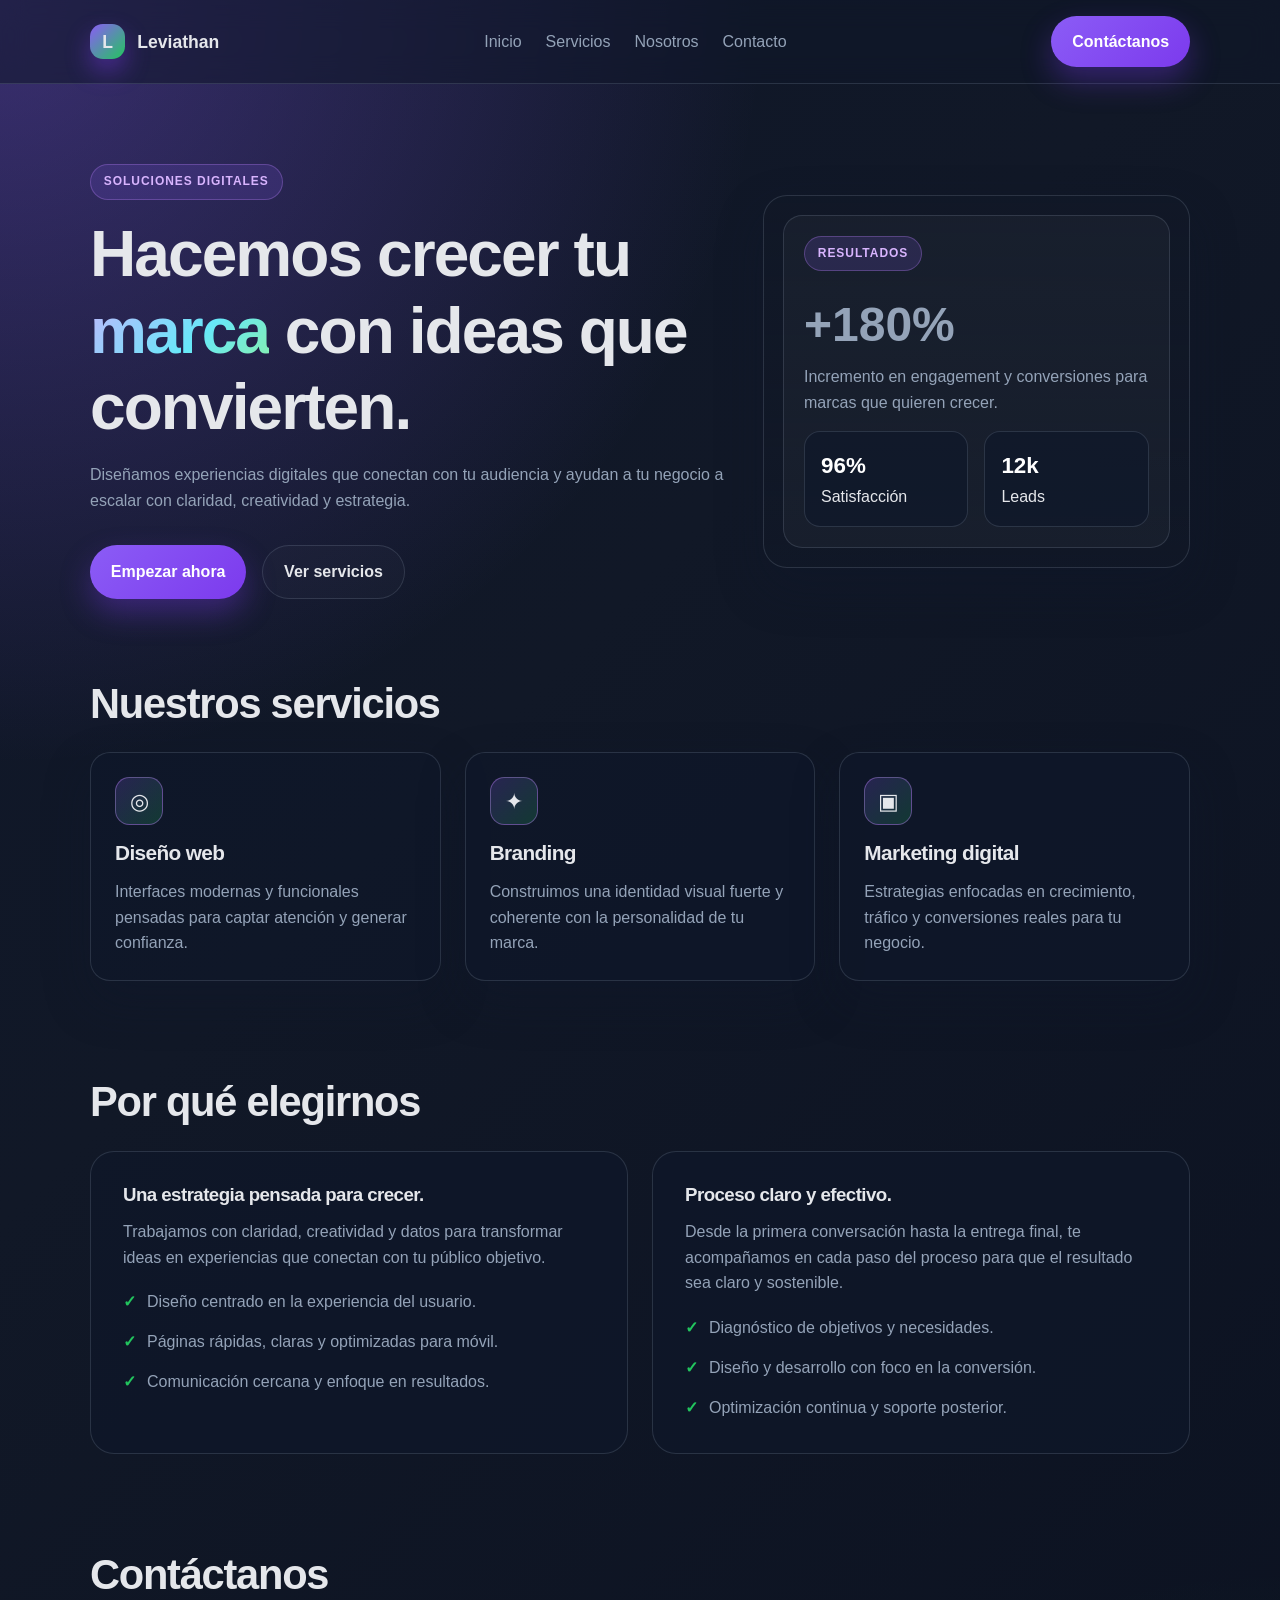
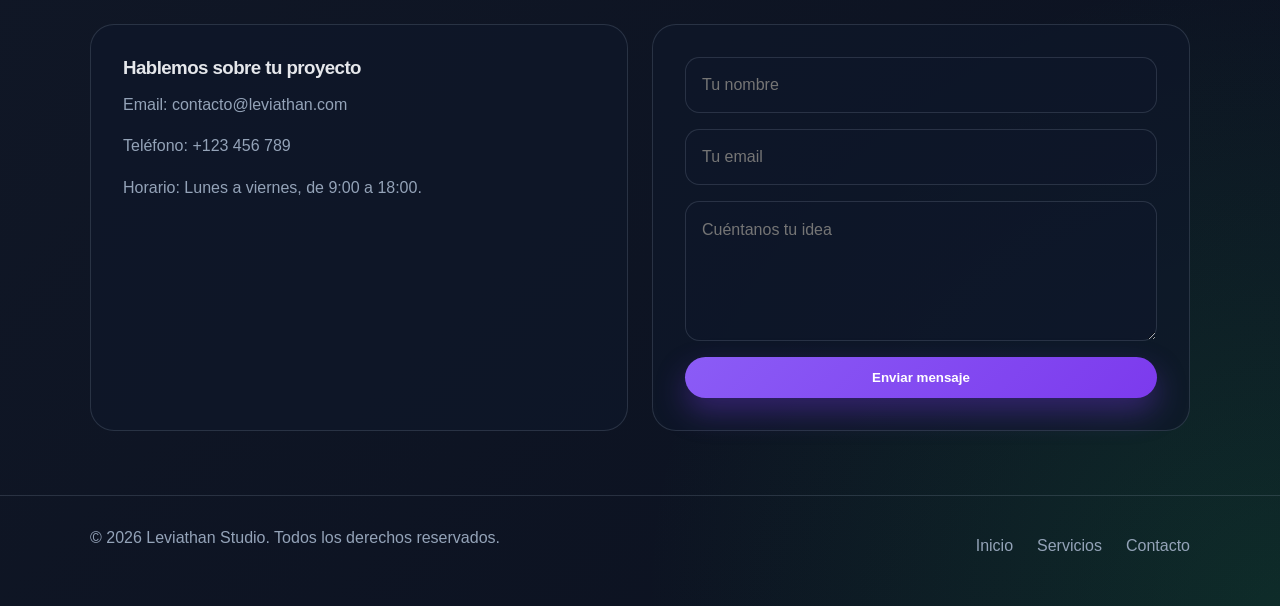
==== index.html @ 0e64a4a6 "se ha actualizado el index con los styles a una pagina web base" ====
<!DOCTYPE html>
<html lang="es">
  <head>
    <meta charset="UTF-8" />
    <meta name="viewport" content="width=device-width, initial-scale=1.0" />
    <title>Mi Página Web</title>
    <link rel="stylesheet" href="style.css" />
  </head>
  <body>
    <header>
      <div class="container navbar">
        <div class="brand">
          <div class="brand-mark">L</div>
          <span>Leviathan</span>
        </div>

        <nav class="nav-links" aria-label="Navegación principal">
          <a href="#inicio">Inicio</a>
          <a href="#servicios">Servicios</a>
          <a href="#nosotros">Nosotros</a>
          <a href="#contacto">Contacto</a>
        </nav>

        <a href="#contacto" class="btn btn-primary">Contáctanos</a>
      </div>
    </header>

    <main>
      <section id="inicio" class="hero">
        <div class="container hero-grid">
          <div class="hero-copy">
            <span class="eyebrow">Soluciones digitales</span>
            <h1>Hacemos crecer tu <span>marca</span> con ideas que convierten.</h1>
            <p>
              Diseñamos experiencias digitales que conectan con tu audiencia y ayudan a tu negocio a
              escalar con claridad, creatividad y estrategia.
            </p>

            <div class="hero-actions">
              <a href="#contacto" class="btn btn-primary">Empezar ahora</a>
              <a href="#servicios" class="btn btn-secondary">Ver servicios</a>
            </div>
          </div>

          <div class="hero-card">
            <div class="stat-panel">
              <p class="eyebrow">Resultados</p>
              <p class="stat-number">+180%</p>
              <p>Incremento en engagement y conversiones para marcas que quieren crecer.</p>

              <div class="metric-row">
                <div class="metric-box">
                  <strong>96%</strong>
                  <span>Satisfacción</span>
                </div>

                <div class="metric-box">
                  <strong>12k</strong>
                  <span>Leads</span>
                </div>
              </div>
            </div>
          </div>
        </div>
      </section>

      <section id="servicios">
        <div class="container">
          <h2 class="section-title">Nuestros servicios</h2>

          <div class="cards">
            <article class="card">
              <div class="card-icon">◎</div>
              <h3>Diseño web</h3>
              <p>Interfaces modernas y funcionales pensadas para captar atención y generar confianza.</p>
            </article>

            <article class="card">
              <div class="card-icon">✦</div>
              <h3>Branding</h3>
              <p>Construimos una identidad visual fuerte y coherente con la personalidad de tu marca.</p>
            </article>

            <article class="card">
              <div class="card-icon">▣</div>
              <h3>Marketing digital</h3>
              <p>Estrategias enfocadas en crecimiento, tráfico y conversiones reales para tu negocio.</p>
            </article>
          </div>
        </div>
      </section>

      <section id="nosotros">
        <div class="container">
          <h2 class="section-title">Por qué elegirnos</h2>

          <div class="featured">
            <div class="feature-panel">
              <h3>Una estrategia pensada para crecer.</h3>
              <p>
                Trabajamos con claridad, creatividad y datos para transformar ideas en experiencias que
                conectan con tu público objetivo.
              </p>

              <ul>
                <li>Diseño centrado en la experiencia del usuario.</li>
                <li>Páginas rápidas, claras y optimizadas para móvil.</li>
                <li>Comunicación cercana y enfoque en resultados.</li>
              </ul>
            </div>

            <div class="feature-panel">
              <h3>Proceso claro y efectivo.</h3>
              <p>
                Desde la primera conversación hasta la entrega final, te acompañamos en cada paso del
                proceso para que el resultado sea claro y sostenible.
              </p>

              <ul>
                <li>Diagnóstico de objetivos y necesidades.</li>
                <li>Diseño y desarrollo con foco en la conversión.</li>
                <li>Optimización continua y soporte posterior.</li>
              </ul>
            </div>
          </div>
        </div>
      </section>

      <section id="contacto">
        <div class="container">
          <h2 class="section-title">Contáctanos</h2>

          <div class="featured">
            <div class="feature-panel">
              <h3>Hablemos sobre tu proyecto</h3>
              <p>Email: contacto@leviathan.com</p>
              <p>Teléfono: +123 456 789</p>
              <p>Horario: Lunes a viernes, de 9:00 a 18:00.</p>
            </div>

            <div class="feature-panel">
              <form>
                <input type="text" placeholder="Tu nombre" aria-label="Tu nombre" />
                <input type="email" placeholder="Tu email" aria-label="Tu email" />
                <textarea placeholder="Cuéntanos tu idea" aria-label="Cuéntanos tu idea"></textarea>
                <button type="submit" class="btn btn-primary">Enviar mensaje</button>
              </form>
            </div>
          </div>
        </div>
      </section>
    </main>

    <footer>
      <div class="container footer-wrap">
        <p>© 2026 Leviathan Studio. Todos los derechos reservados.</p>

        <div class="nav-links">
          <a href="#inicio">Inicio</a>
          <a href="#servicios">Servicios</a>
          <a href="#contacto">Contacto</a>
        </div>
      </div>
    </footer>
  </body>
</html>
---- style.css ----
:root {
  --bg: #0f172a;
  --bg-soft: #111827;
  --panel: rgba(15, 23, 42, 0.75);
  --panel-strong: #1f2937;
  --card: #ffffff;
  --text: #e5e7eb;
  --muted: #94a3b8;
  --primary: #8b5cf6;
  --primary-strong: #7c3aed;
  --secondary: #22c55e;
  --accent: #f59e0b;
  --border: rgba(148, 163, 184, 0.2);
  --shadow: 0 20px 45px rgba(15, 23, 42, 0.35);
}

* {
  box-sizing: border-box;
}

html {
  scroll-behavior: smooth;
}

body {
  margin: 0;
  min-height: 100vh;
  font-family: "Segoe UI", Tahoma, Geneva, Verdana, sans-serif;
  color: var(--text);
  background:
    radial-gradient(circle at top left, rgba(139, 92, 246, 0.35), transparent 30%),
    radial-gradient(circle at bottom right, rgba(34, 197, 94, 0.15), transparent 25%),
    linear-gradient(135deg, var(--bg) 0%, #111827 35%, #0b1120 100%);
  line-height: 1.6;
}

img {
  max-width: 100%;
  display: block;
}

a {
  color: inherit;
  text-decoration: none;
}

h1, h2, h3, h4, h5, h6 {
  margin: 0 0 0.8rem;
  line-height: 1.2;
  letter-spacing: -0.03em;
}

p {
  margin: 0 0 1rem;
  color: var(--muted);
}

.container {
  width: min(1100px, calc(100% - 2rem));
  margin: 0 auto;
}

header {
  position: sticky;
  top: 0;
  z-index: 20;
  backdrop-filter: blur(14px);
  background: rgba(15, 23, 42, 0.54);
  border-bottom: 1px solid var(--border);
}

.navbar {
  display: flex;
  align-items: center;
  justify-content: space-between;
  gap: 1rem;
  padding: 1rem 0;
}

.brand {
  display: flex;
  align-items: center;
  gap: 0.75rem;
  font-weight: 700;
  font-size: 1.1rem;
}

.brand-mark {
  width: 2.2rem;
  height: 2.2rem;
  border-radius: 0.8rem;
  display: grid;
  place-items: center;
  background: linear-gradient(135deg, var(--primary), var(--secondary));
  box-shadow: 0 12px 25px rgba(124, 58, 237, 0.45);
}

.nav-links {
  display: flex;
  gap: 1.5rem;
  align-items: center;
  color: var(--muted);
}

.nav-links a {
  transition: color 0.2s ease;
}

.nav-links a:hover {
  color: var(--text);
}

.btn {
  display: inline-flex;
  align-items: center;
  justify-content: center;
  gap: 0.5rem;
  padding: 0.8rem 1.3rem;
  border: none;
  border-radius: 999px;
  font-weight: 600;
  cursor: pointer;
  transition: transform 0.2s ease, box-shadow 0.2s ease;
}

.btn:hover {
  transform: translateY(-2px);
}

.btn-primary {
  color: white;
  background: linear-gradient(135deg, var(--primary), var(--primary-strong));
  box-shadow: 0 14px 30px rgba(124, 58, 237, 0.35);
}

.btn-secondary {
  color: var(--text);
  border: 1px solid var(--border);
  background: rgba(255, 255, 255, 0.02);
}

.hero {
  padding: 5rem 0 3rem;
}

.hero-grid {
  display: grid;
  grid-template-columns: 1.2fr 0.8fr;
  align-items: center;
  gap: 2rem;
}

.eyebrow {
  display: inline-block;
  margin-bottom: 1rem;
  padding: 0.45rem 0.8rem;
  border-radius: 999px;
  font-size: 0.75rem;
  font-weight: 700;
  letter-spacing: 0.08em;
  text-transform: uppercase;
  color: #d8b4fe;
  background: rgba(139, 92, 246, 0.16);
  border: 1px solid rgba(192, 132, 252, 0.3);
}

.hero h1 {
  font-size: clamp(2.5rem, 5vw, 4.5rem);
  margin-bottom: 1rem;
}

.hero h1 span {
  background: linear-gradient(135deg, #c4b5fd, #67e8f9 60%, #86efac);
  -webkit-background-clip: text;
  background-clip: text;
  color: transparent;
}

.hero-actions {
  display: flex;
  flex-wrap: wrap;
  gap: 1rem;
  margin-top: 2rem;
}

.hero-card {
  position: relative;
  padding: 1.2rem;
  border-radius: 1.5rem;
  background: linear-gradient(180deg, rgba(17, 24, 39, 0.95), rgba(17, 24, 39, 0.65));
  border: 1px solid var(--border);
  box-shadow: var(--shadow);
}

.stat-panel {
  padding: 1.25rem;
  border-radius: 1.2rem;
  background: rgba(255, 255, 255, 0.03);
  border: 1px solid rgba(148, 163, 184, 0.2);
}

.stat-number {
  font-size: clamp(2rem, 4vw, 3rem);
  font-weight: 800;
  margin: 0;
}

.metric-row {
  display: flex;
  justify-content: space-between;
  gap: 1rem;
  margin-top: 1rem;
}

.metric-box {
  flex: 1;
  padding: 1rem;
  border-radius: 1rem;
  background: rgba(15, 23, 42, 0.7);
  border: 1px solid var(--border);
}

.metric-box strong {
  display: block;
  font-size: 1.4rem;
  color: white;
}

section {
  padding: 2rem 0 4rem;
}

.section-title {
  margin-bottom: 1.5rem;
  font-size: clamp(1.8rem, 4vw, 2.6rem);
}

.cards {
  display: grid;
  grid-template-columns: repeat(3, minmax(0, 1fr));
  gap: 1.5rem;
}

.card {
  padding: 1.5rem;
  border-radius: 1.25rem;
  background: rgba(15, 23, 42, 0.7);
  border: 1px solid var(--border);
  box-shadow: var(--shadow);
}

.card-icon {
  width: 3rem;
  height: 3rem;
  display: grid;
  place-items: center;
  border-radius: 0.9rem;
  margin-bottom: 1rem;
  background: linear-gradient(135deg, rgba(139, 92, 246, 0.2), rgba(34, 197, 94, 0.2));
  border: 1px solid rgba(192, 132, 252, 0.4);
  font-size: 1.4rem;
}

.card h3 {
  font-size: 1.3rem;
}

.card p {
  margin-bottom: 0;
}

.featured {
  display: grid;
  grid-template-columns: 1fr 1fr;
  gap: 1.5rem;
  align-items: stretch;
}

.feature-panel {
  padding: 2rem;
  border-radius: 1.5rem;
  border: 1px solid var(--border);
  background: rgba(15, 23, 42, 0.7);
}

.feature-panel ul {
  list-style: none;
  padding: 0;
  margin: 1.2rem 0 0;
  display: grid;
  gap: 0.9rem;
}

.feature-panel li {
  position: relative;
  padding-left: 1.5rem;
  color: var(--muted);
}

.feature-panel li::before {
  content: "✓";
  position: absolute;
  left: 0;
  top: 0;
  color: var(--secondary);
  font-weight: 700;
}

form {
  display: grid;
  gap: 1rem;
}

input, textarea {
  width: 100%;
  padding: 0.9rem 1rem;
  border: 1px solid var(--border);
  border-radius: 0.9rem;
  background: rgba(15, 23, 42, 0.5);
  color: var(--text);
  font: inherit;
  outline: none;
}

input:focus, textarea:focus {
  border-color: rgba(139, 92, 246, 0.7);
  box-shadow: 0 0 0 4px rgba(139, 92, 246, 0.12);
}

textarea {
  min-height: 140px;
  resize: vertical;
}

footer {
  padding: 1.8rem 0 2.5rem;
  color: var(--muted);
  border-top: 1px solid var(--border);
}

.footer-wrap {
  display: flex;
  justify-content: space-between;
  align-items: center;
  gap: 1rem;
  flex-wrap: wrap;
}

@media (max-width: 820px) {
  .hero-grid,
  .cards,
  .featured {
    grid-template-columns: 1fr;
  }

  .nav-links {
    display: none;
  }

  .navbar {
    justify-content: center;
  }

  .hero {
    padding-top: 3.5rem;
  }
}
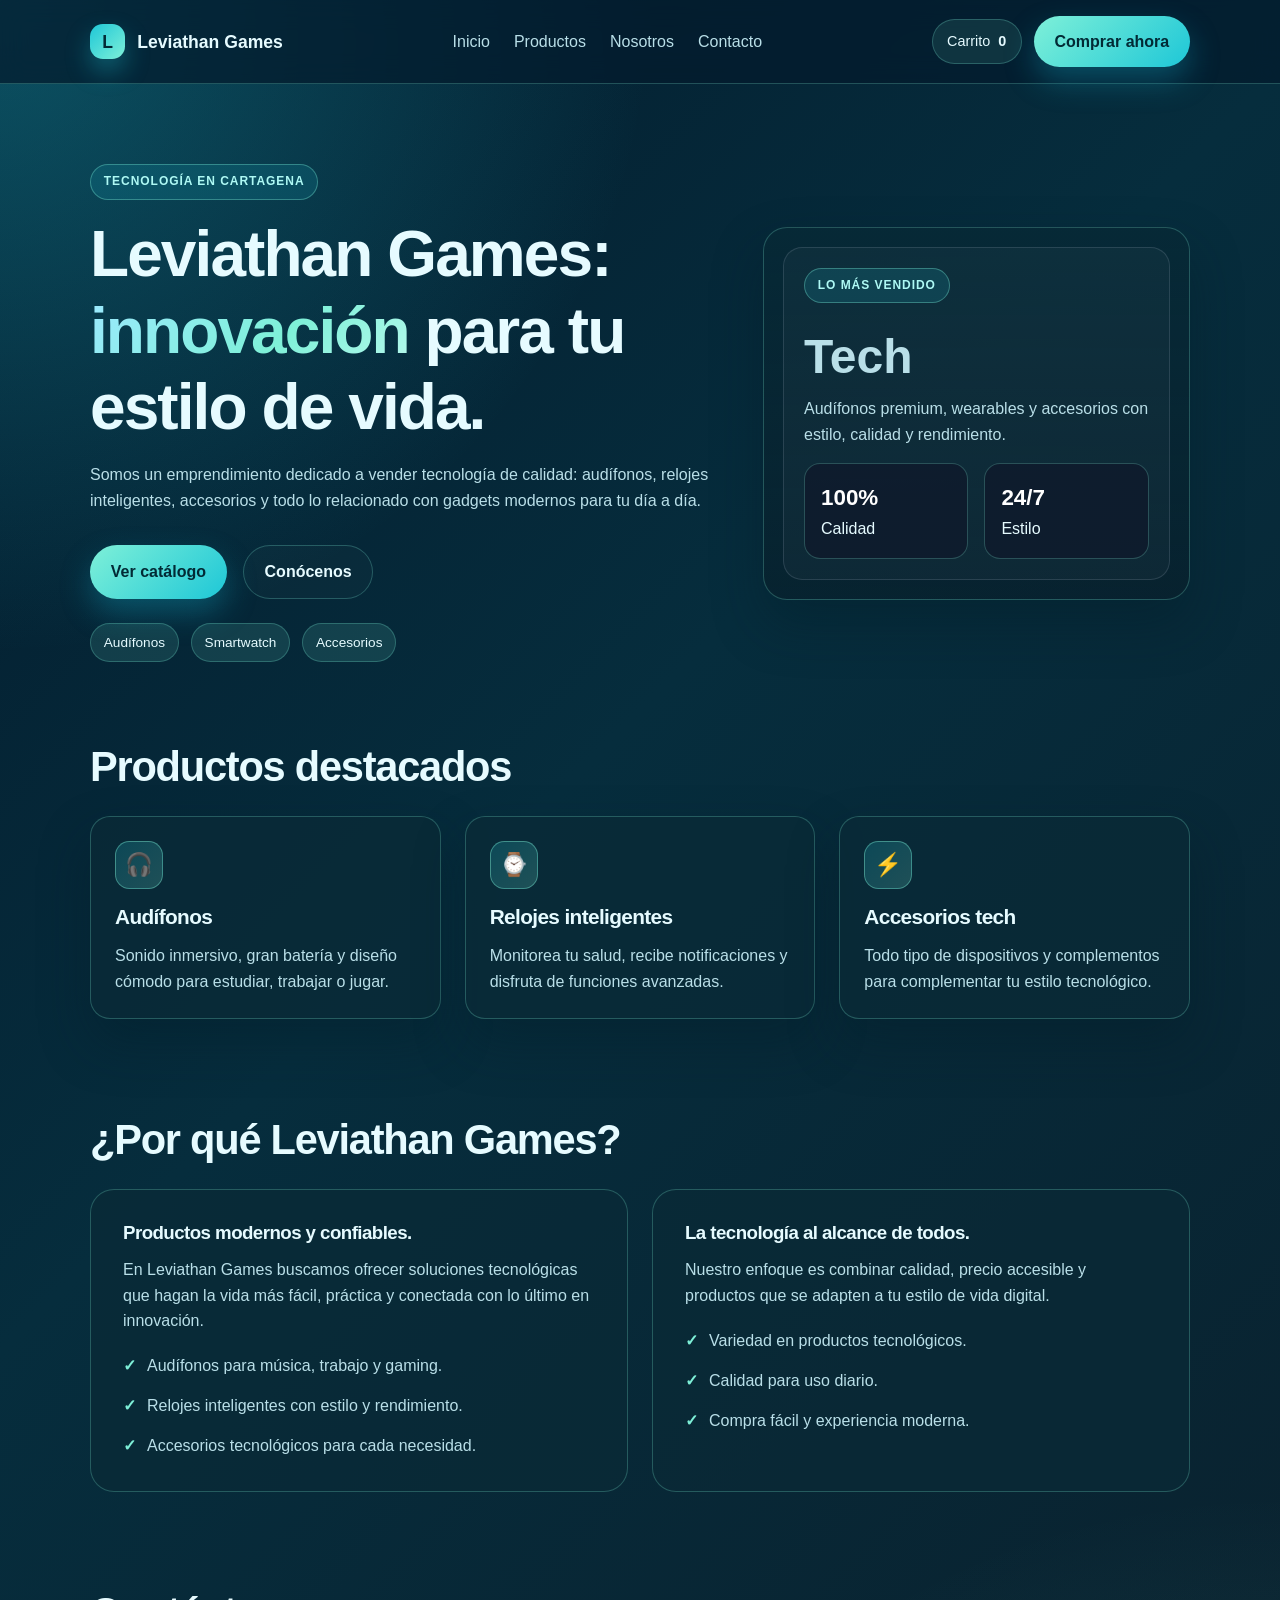
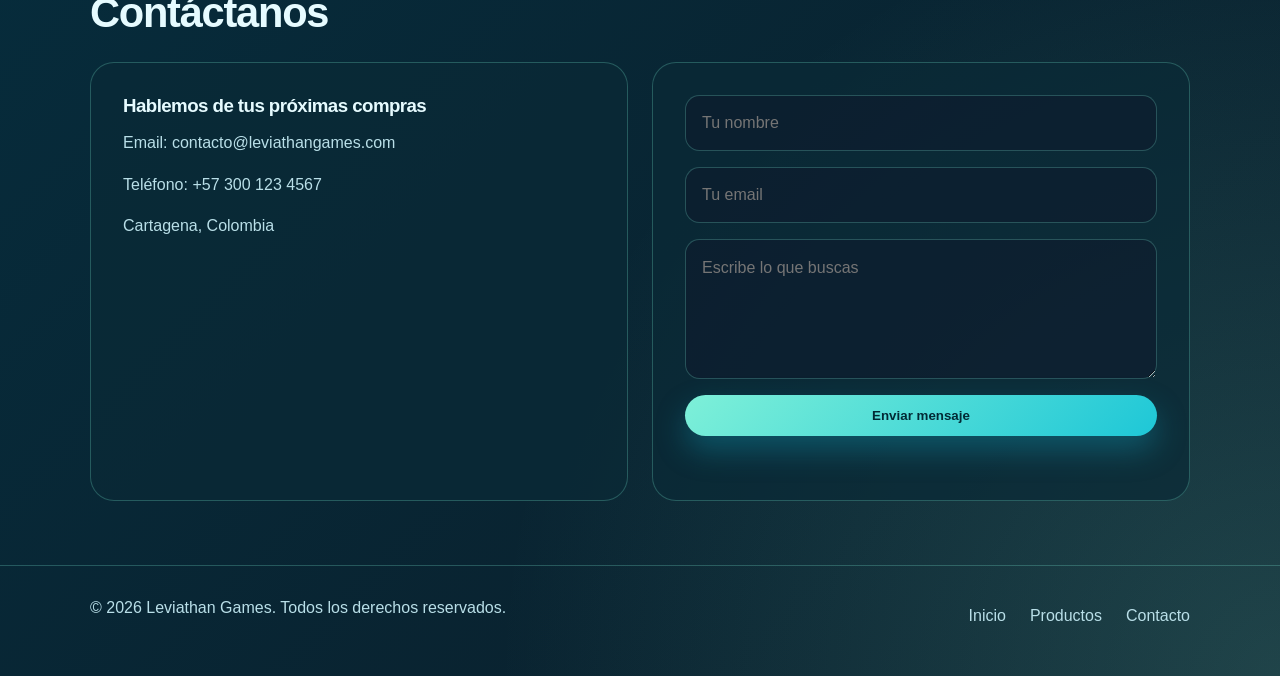
==== commit 9f51ebe8: "todo se puso bonito, ademas añadimos pagina de productos y conectamos el formulario con el correo de" ====
--- a/index.html
+++ b/index.html
@@ -3,7 +3,11 @@
   <head>
     <meta charset="UTF-8" />
     <meta name="viewport" content="width=device-width, initial-scale=1.0" />
-    <title>Mi Página Web</title>
+    <title>Leviathan Games | Tecnología en Cartagena</title>
+    <meta
+      name="description"
+      content="Leviathan Games es un emprendimiento tecnológico en Cartagena que vende audífonos, relojes inteligentes y accesorios de última generación."
+    />
     <link rel="stylesheet" href="style.css" />
   </head>
   <body>
@@ -11,17 +15,20 @@
       <div class="container navbar">
         <div class="brand">
           <div class="brand-mark">L</div>
-          <span>Leviathan</span>
+          <span>Leviathan Games</span>
         </div>
 
         <nav class="nav-links" aria-label="Navegación principal">
           <a href="#inicio">Inicio</a>
-          <a href="#servicios">Servicios</a>
+          <a href="productos.html">Productos</a>
           <a href="#nosotros">Nosotros</a>
           <a href="#contacto">Contacto</a>
         </nav>
 
-        <a href="#contacto" class="btn btn-primary">Contáctanos</a>
+        <div class="nav-actions">
+          <span class="cart-pill">Carrito <strong id="cart-count">0</strong></span>
+          <a href="productos.html" class="btn btn-primary">Comprar ahora</a>
+        </div>
       </div>
     </header>
 
@@ -29,34 +36,40 @@
       <section id="inicio" class="hero">
         <div class="container hero-grid">
           <div class="hero-copy">
-            <span class="eyebrow">Soluciones digitales</span>
-            <h1>Hacemos crecer tu <span>marca</span> con ideas que convierten.</h1>
+            <span class="eyebrow">Tecnología en Cartagena</span>
+            <h1>Leviathan Games: <span>innovación</span> para tu estilo de vida.</h1>
             <p>
-              Diseñamos experiencias digitales que conectan con tu audiencia y ayudan a tu negocio a
-              escalar con claridad, creatividad y estrategia.
+              Somos un emprendimiento dedicado a vender tecnología de calidad: audífonos, relojes
+              inteligentes, accesorios y todo lo relacionado con gadgets modernos para tu día a día.
             </p>
 
             <div class="hero-actions">
-              <a href="#contacto" class="btn btn-primary">Empezar ahora</a>
-              <a href="#servicios" class="btn btn-secondary">Ver servicios</a>
+              <a href="productos.html" class="btn btn-primary">Ver catálogo</a>
+              <a href="#nosotros" class="btn btn-secondary">Conócenos</a>
+            </div>
+
+            <div class="featured-badges">
+              <span>Audífonos</span>
+              <span>Smartwatch</span>
+              <span>Accesorios</span>
             </div>
           </div>
 
           <div class="hero-card">
             <div class="stat-panel">
-              <p class="eyebrow">Resultados</p>
-              <p class="stat-number">+180%</p>
-              <p>Incremento en engagement y conversiones para marcas que quieren crecer.</p>
+              <p class="eyebrow">Lo más vendido</p>
+              <p class="stat-number">Tech</p>
+              <p>Audífonos premium, wearables y accesorios con estilo, calidad y rendimiento.</p>
 
               <div class="metric-row">
                 <div class="metric-box">
-                  <strong>96%</strong>
-                  <span>Satisfacción</span>
+                  <strong>100%</strong>
+                  <span>Calidad</span>
                 </div>
 
                 <div class="metric-box">
-                  <strong>12k</strong>
-                  <span>Leads</span>
+                  <strong>24/7</strong>
+                  <span>Estilo</span>
                 </div>
               </div>
             </div>
@@ -64,27 +77,27 @@
         </div>
       </section>
 
-      <section id="servicios">
+      <section id="productos">
         <div class="container">
-          <h2 class="section-title">Nuestros servicios</h2>
+          <h2 class="section-title">Productos destacados</h2>
 
           <div class="cards">
             <article class="card">
-              <div class="card-icon">◎</div>
-              <h3>Diseño web</h3>
-              <p>Interfaces modernas y funcionales pensadas para captar atención y generar confianza.</p>
+              <div class="card-icon">🎧</div>
+              <h3>Audífonos</h3>
+              <p>Sonido inmersivo, gran batería y diseño cómodo para estudiar, trabajar o jugar.</p>
             </article>
 
             <article class="card">
-              <div class="card-icon">✦</div>
-              <h3>Branding</h3>
-              <p>Construimos una identidad visual fuerte y coherente con la personalidad de tu marca.</p>
+              <div class="card-icon">⌚</div>
+              <h3>Relojes inteligentes</h3>
+              <p>Monitorea tu salud, recibe notificaciones y disfruta de funciones avanzadas.</p>
             </article>
 
             <article class="card">
-              <div class="card-icon">▣</div>
-              <h3>Marketing digital</h3>
-              <p>Estrategias enfocadas en crecimiento, tráfico y conversiones reales para tu negocio.</p>
+              <div class="card-icon">⚡</div>
+              <h3>Accesorios tech</h3>
+              <p>Todo tipo de dispositivos y complementos para complementar tu estilo tecnológico.</p>
             </article>
           </div>
         </div>
@@ -92,34 +105,34 @@
 
       <section id="nosotros">
         <div class="container">
-          <h2 class="section-title">Por qué elegirnos</h2>
+          <h2 class="section-title">¿Por qué Leviathan Games?</h2>
 
           <div class="featured">
             <div class="feature-panel">
-              <h3>Una estrategia pensada para crecer.</h3>
+              <h3>Productos modernos y confiables.</h3>
               <p>
-                Trabajamos con claridad, creatividad y datos para transformar ideas en experiencias que
-                conectan con tu público objetivo.
+                En Leviathan Games buscamos ofrecer soluciones tecnológicas que hagan la vida más fácil,
+                práctica y conectada con lo último en innovación.
               </p>
 
               <ul>
-                <li>Diseño centrado en la experiencia del usuario.</li>
-                <li>Páginas rápidas, claras y optimizadas para móvil.</li>
-                <li>Comunicación cercana y enfoque en resultados.</li>
+                <li>Audífonos para música, trabajo y gaming.</li>
+                <li>Relojes inteligentes con estilo y rendimiento.</li>
+                <li>Accesorios tecnológicos para cada necesidad.</li>
               </ul>
             </div>
 
             <div class="feature-panel">
-              <h3>Proceso claro y efectivo.</h3>
+              <h3>La tecnología al alcance de todos.</h3>
               <p>
-                Desde la primera conversación hasta la entrega final, te acompañamos en cada paso del
-                proceso para que el resultado sea claro y sostenible.
+                Nuestro enfoque es combinar calidad, precio accesible y productos que se adapten a tu
+                estilo de vida digital.
               </p>
 
               <ul>
-                <li>Diagnóstico de objetivos y necesidades.</li>
-                <li>Diseño y desarrollo con foco en la conversión.</li>
-                <li>Optimización continua y soporte posterior.</li>
+                <li>Variedad en productos tecnológicos.</li>
+                <li>Calidad para uso diario.</li>
+                <li>Compra fácil y experiencia moderna.</li>
               </ul>
             </div>
           </div>
@@ -132,18 +145,30 @@
 
           <div class="featured">
             <div class="feature-panel">
-              <h3>Hablemos sobre tu proyecto</h3>
-              <p>Email: contacto@leviathan.com</p>
-              <p>Teléfono: +123 456 789</p>
-              <p>Horario: Lunes a viernes, de 9:00 a 18:00.</p>
+              <h3>Hablemos de tus próximas compras</h3>
+              <p>Email: contacto@leviathangames.com</p>
+              <p>Teléfono: +57 300 123 4567</p>
+              <p>Cartagena, Colombia</p>
             </div>
 
             <div class="feature-panel">
-              <form>
-                <input type="text" placeholder="Tu nombre" aria-label="Tu nombre" />
-                <input type="email" placeholder="Tu email" aria-label="Tu email" />
-                <textarea placeholder="Cuéntanos tu idea" aria-label="Cuéntanos tu idea"></textarea>
+              <form
+                action="https://formsubmit.co/leviathangames.ctg@gmail.com"
+                method="POST"
+                id="contact-form"
+              >
+                <input type="text" name="name" placeholder="Tu nombre" aria-label="Tu nombre" required />
+                <input type="email" name="email" placeholder="Tu email" aria-label="Tu email" required />
+                <textarea
+                  name="message"
+                  placeholder="Escribe lo que buscas"
+                  aria-label="Escribe lo que buscas"
+                  required
+                ></textarea>
+                <input type="hidden" name="_subject" value="Nuevo mensaje de Leviathan Games" />
+                <input type="hidden" name="_captcha" value="false" />
                 <button type="submit" class="btn btn-primary">Enviar mensaje</button>
+                <p id="form-status" aria-live="polite"></p>
               </form>
             </div>
           </div>
@@ -153,14 +178,15 @@
 
     <footer>
       <div class="container footer-wrap">
-        <p>© 2026 Leviathan Studio. Todos los derechos reservados.</p>
+        <p>© <span id="year"></span> Leviathan Games. Todos los derechos reservados.</p>
 
         <div class="nav-links">
           <a href="#inicio">Inicio</a>
-          <a href="#servicios">Servicios</a>
+          <a href="productos.html">Productos</a>
           <a href="#contacto">Contacto</a>
         </div>
       </div>
     </footer>
+    <script src="script.js"></script>
   </body>
 </html>
--- a/style.css
+++ b/style.css
@@ -1,17 +1,18 @@
 :root {
-  --bg: #0f172a;
-  --bg-soft: #111827;
-  --panel: rgba(15, 23, 42, 0.75);
-  --panel-strong: #1f2937;
-  --card: #ffffff;
-  --text: #e5e7eb;
-  --muted: #94a3b8;
-  --primary: #8b5cf6;
-  --primary-strong: #7c3aed;
-  --secondary: #22c55e;
-  --accent: #f59e0b;
-  --border: rgba(148, 163, 184, 0.2);
-  --shadow: 0 20px 45px rgba(15, 23, 42, 0.35);
+  --bg: #031b2d;
+  --bg-soft: #05263d;
+  --bg-alt: #0a3b4a;
+  --panel: rgba(7, 32, 43, 0.78);
+  --panel-strong: #0d4c5d;
+  --card: #eafcff;
+  --text: #e6fbff;
+  --muted: #b9dfe8;
+  --primary: #1ec7d7;
+  --primary-strong: #10a6c2;
+  --secondary: #7ef0d8;
+  --accent: #f7b267;
+  --border: rgba(126, 240, 216, 0.25);
+  --shadow: 0 24px 50px rgba(2, 27, 39, 0.36);
 }
 
 * {
@@ -28,9 +29,9 @@
   font-family: "Segoe UI", Tahoma, Geneva, Verdana, sans-serif;
   color: var(--text);
   background:
-    radial-gradient(circle at top left, rgba(139, 92, 246, 0.35), transparent 30%),
-    radial-gradient(circle at bottom right, rgba(34, 197, 94, 0.15), transparent 25%),
-    linear-gradient(135deg, var(--bg) 0%, #111827 35%, #0b1120 100%);
+    radial-gradient(circle at top left, rgba(30, 199, 215, 0.32), transparent 25%),
+    radial-gradient(circle at bottom right, rgba(126, 240, 216, 0.18), transparent 30%),
+    linear-gradient(135deg, var(--bg) 0%, #062d3d 38%, #0b1e2a 100%);
   line-height: 1.6;
 }
 
@@ -44,7 +45,12 @@
   text-decoration: none;
 }
 
-h1, h2, h3, h4, h5, h6 {
+h1,
+h2,
+h3,
+h4,
+h5,
+h6 {
   margin: 0 0 0.8rem;
   line-height: 1.2;
   letter-spacing: -0.03em;
@@ -65,7 +71,7 @@
   top: 0;
   z-index: 20;
   backdrop-filter: blur(14px);
-  background: rgba(15, 23, 42, 0.54);
+  background: rgba(3, 27, 45, 0.72);
   border-bottom: 1px solid var(--border);
 }
 
@@ -92,7 +98,9 @@
   display: grid;
   place-items: center;
   background: linear-gradient(135deg, var(--primary), var(--secondary));
-  box-shadow: 0 12px 25px rgba(124, 58, 237, 0.45);
+  color: #022a35;
+  font-weight: 800;
+  box-shadow: 0 12px 25px rgba(30, 199, 215, 0.35);
 }
 
 .nav-links {
@@ -108,6 +116,24 @@
 
 .nav-links a:hover {
   color: var(--text);
+}
+
+.nav-actions {
+  display: flex;
+  align-items: center;
+  gap: 0.75rem;
+}
+
+.cart-pill {
+  display: inline-flex;
+  align-items: center;
+  gap: 0.5rem;
+  padding: 0.6rem 0.9rem;
+  border-radius: 999px;
+  background: rgba(126, 240, 216, 0.1);
+  border: 1px solid var(--border);
+  color: var(--text);
+  font-size: 0.9rem;
 }
 
 .btn {
@@ -120,7 +146,7 @@
   border-radius: 999px;
   font-weight: 600;
   cursor: pointer;
-  transition: transform 0.2s ease, box-shadow 0.2s ease;
+  transition: transform 0.2s ease, box-shadow 0.2s ease, opacity 0.2s ease;
 }
 
 .btn:hover {
@@ -128,9 +154,9 @@
 }
 
 .btn-primary {
-  color: white;
-  background: linear-gradient(135deg, var(--primary), var(--primary-strong));
-  box-shadow: 0 14px 30px rgba(124, 58, 237, 0.35);
+  color: #022a35;
+  background: linear-gradient(135deg, var(--secondary), var(--primary));
+  box-shadow: 0 14px 30px rgba(16, 166, 194, 0.35);
 }
 
 .btn-secondary {
@@ -159,9 +185,9 @@
   font-weight: 700;
   letter-spacing: 0.08em;
   text-transform: uppercase;
-  color: #d8b4fe;
-  background: rgba(139, 92, 246, 0.16);
-  border: 1px solid rgba(192, 132, 252, 0.3);
+  color: #aef9f4;
+  background: rgba(30, 199, 215, 0.14);
+  border: 1px solid rgba(126, 240, 216, 0.35);
 }
 
 .hero h1 {
@@ -170,7 +196,7 @@
 }
 
 .hero h1 span {
-  background: linear-gradient(135deg, #c4b5fd, #67e8f9 60%, #86efac);
+  background: linear-gradient(135deg, #9ce9ff, #7ef0d8 60%, #b5f9ec);
   -webkit-background-clip: text;
   background-clip: text;
   color: transparent;
@@ -181,13 +207,29 @@
   flex-wrap: wrap;
   gap: 1rem;
   margin-top: 2rem;
+}
+
+.featured-badges {
+  display: flex;
+  flex-wrap: wrap;
+  gap: 0.75rem;
+  margin-top: 1.5rem;
+}
+
+.featured-badges span {
+  padding: 0.5rem 0.8rem;
+  border-radius: 999px;
+  background: rgba(126, 240, 216, 0.12);
+  border: 1px solid var(--border);
+  color: var(--text);
+  font-size: 0.85rem;
 }
 
 .hero-card {
   position: relative;
   padding: 1.2rem;
   border-radius: 1.5rem;
-  background: linear-gradient(180deg, rgba(17, 24, 39, 0.95), rgba(17, 24, 39, 0.65));
+  background: linear-gradient(180deg, rgba(7, 41, 54, 0.88), rgba(8, 31, 43, 0.7));
   border: 1px solid var(--border);
   box-shadow: var(--shadow);
 }
@@ -244,7 +286,7 @@
 .card {
   padding: 1.5rem;
   border-radius: 1.25rem;
-  background: rgba(15, 23, 42, 0.7);
+  background: rgba(10, 42, 55, 0.72);
   border: 1px solid var(--border);
   box-shadow: var(--shadow);
 }
@@ -256,8 +298,8 @@
   place-items: center;
   border-radius: 0.9rem;
   margin-bottom: 1rem;
-  background: linear-gradient(135deg, rgba(139, 92, 246, 0.2), rgba(34, 197, 94, 0.2));
-  border: 1px solid rgba(192, 132, 252, 0.4);
+  background: linear-gradient(135deg, rgba(30, 199, 215, 0.2), rgba(126, 240, 216, 0.2));
+  border: 1px solid rgba(126, 240, 216, 0.4);
   font-size: 1.4rem;
 }
 
@@ -280,7 +322,7 @@
   padding: 2rem;
   border-radius: 1.5rem;
   border: 1px solid var(--border);
-  background: rgba(15, 23, 42, 0.7);
+  background: rgba(10, 42, 55, 0.72);
 }
 
 .feature-panel ul {
@@ -311,7 +353,8 @@
   gap: 1rem;
 }
 
-input, textarea {
+input,
+textarea {
   width: 100%;
   padding: 0.9rem 1rem;
   border: 1px solid var(--border);
@@ -322,14 +365,133 @@
   outline: none;
 }
 
-input:focus, textarea:focus {
-  border-color: rgba(139, 92, 246, 0.7);
-  box-shadow: 0 0 0 4px rgba(139, 92, 246, 0.12);
+input:focus,
+textarea:focus {
+  border-color: rgba(30, 199, 215, 0.8);
+  box-shadow: 0 0 0 4px rgba(30, 199, 215, 0.12);
 }
 
 textarea {
   min-height: 140px;
   resize: vertical;
+}
+
+.page-header {
+  padding: 4rem 0 2rem;
+}
+
+.page-title {
+  margin-bottom: 0.6rem;
+  font-size: clamp(2.2rem, 5vw, 3.5rem);
+}
+
+.page-intro {
+  max-width: 650px;
+  margin: 0 0 2rem;
+  color: var(--muted);
+}
+
+.filter-group {
+  display: flex;
+  flex-wrap: wrap;
+  gap: 0.75rem;
+  margin-bottom: 2rem;
+}
+
+.filter-btn {
+  border: 1px solid var(--border);
+  background: rgba(255, 255, 255, 0.02);
+  color: var(--text);
+  padding: 0.7rem 1rem;
+  border-radius: 999px;
+  cursor: pointer;
+  font: inherit;
+}
+
+.filter-btn.active {
+  background: linear-gradient(135deg, var(--secondary), var(--primary));
+  color: #022a35;
+  border-color: transparent;
+}
+
+.product-grid {
+  display: grid;
+  grid-template-columns: repeat(3, minmax(0, 1fr));
+  gap: 1.5rem;
+}
+
+.product-card {
+  display: flex;
+  flex-direction: column;
+  gap: 1rem;
+  padding: 1.25rem;
+  border-radius: 1.25rem;
+  background: rgba(9, 39, 51, 0.72);
+  border: 1px solid var(--border);
+  box-shadow: var(--shadow);
+  transition: transform 0.2s ease, border-color 0.2s ease;
+}
+
+.product-card:hover {
+  transform: translateY(-4px);
+  border-color: rgba(126, 240, 216, 0.45);
+}
+
+.product-visual {
+  min-height: 180px;
+  display: grid;
+  place-items: center;
+  border-radius: 1rem;
+  background: linear-gradient(135deg, rgba(30, 199, 215, 0.12), rgba(126, 240, 216, 0.2));
+  font-size: 4rem;
+}
+
+.product-tag {
+  display: inline-block;
+  width: max-content;
+  padding: 0.35rem 0.7rem;
+  border-radius: 999px;
+  font-size: 0.75rem;
+  font-weight: 700;
+  text-transform: uppercase;
+  letter-spacing: 0.06em;
+  background: rgba(126, 240, 216, 0.12);
+  color: var(--secondary);
+  border: 1px solid rgba(126, 240, 216, 0.25);
+}
+
+.product-card h3 {
+  margin-bottom: 0.3rem;
+  font-size: 1.4rem;
+}
+
+.product-price {
+  color: var(--secondary);
+  font-size: 1.5rem;
+  font-weight: 800;
+  margin: 0;
+}
+
+.product-meta {
+  display: flex;
+  justify-content: space-between;
+  align-items: center;
+  gap: 1rem;
+  margin-top: auto;
+}
+
+.product-btn {
+  border: none;
+  border-radius: 999px;
+  background: linear-gradient(135deg, var(--secondary), var(--primary));
+  color: #022a35;
+  font-weight: 700;
+  padding: 0.8rem 1rem;
+  cursor: pointer;
+}
+
+.product-hidden {
+  display: none;
 }
 
 footer {
@@ -349,7 +511,8 @@
 @media (max-width: 820px) {
   .hero-grid,
   .cards,
-  .featured {
+  .featured,
+  .product-grid {
     grid-template-columns: 1fr;
   }
 
@@ -359,6 +522,12 @@
 
   .navbar {
     justify-content: center;
+    flex-wrap: wrap;
+  }
+
+  .nav-actions {
+    width: 100%;
+    justify-content: center;
   }
 
   .hero {
